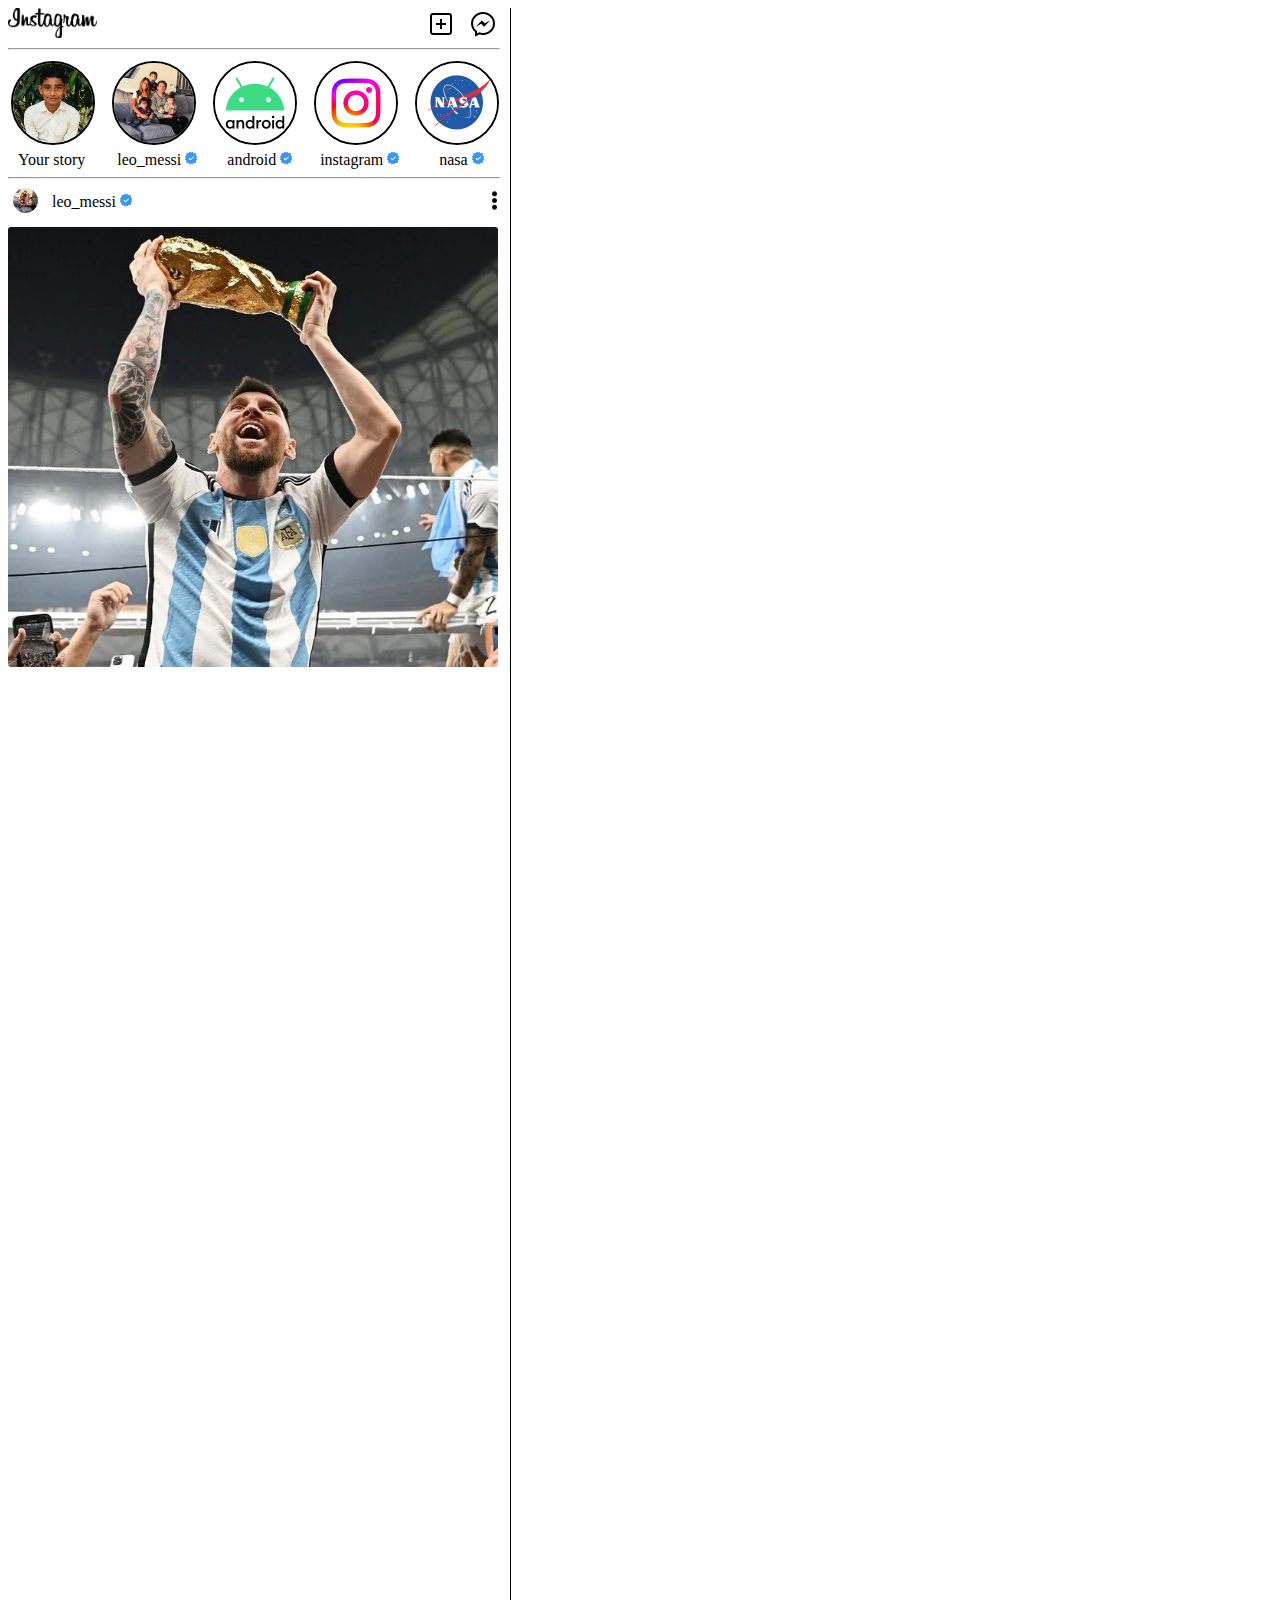
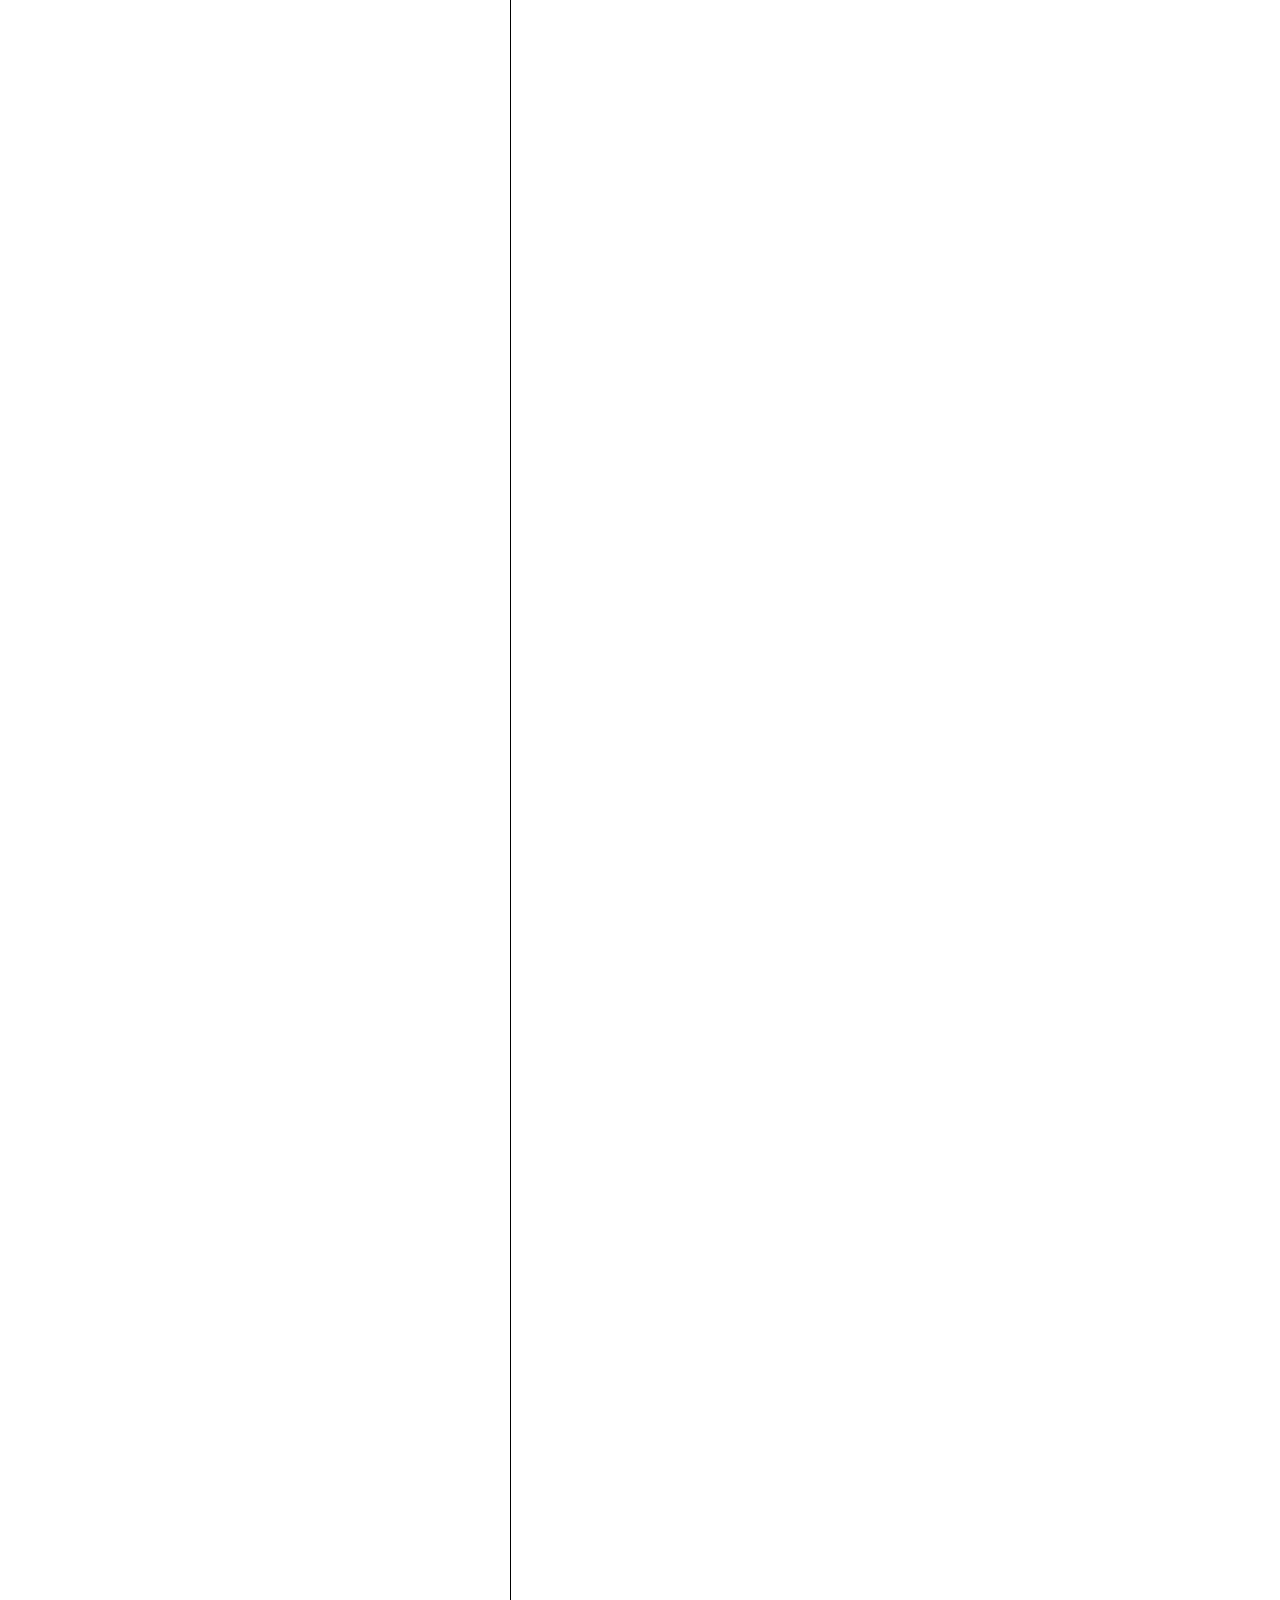
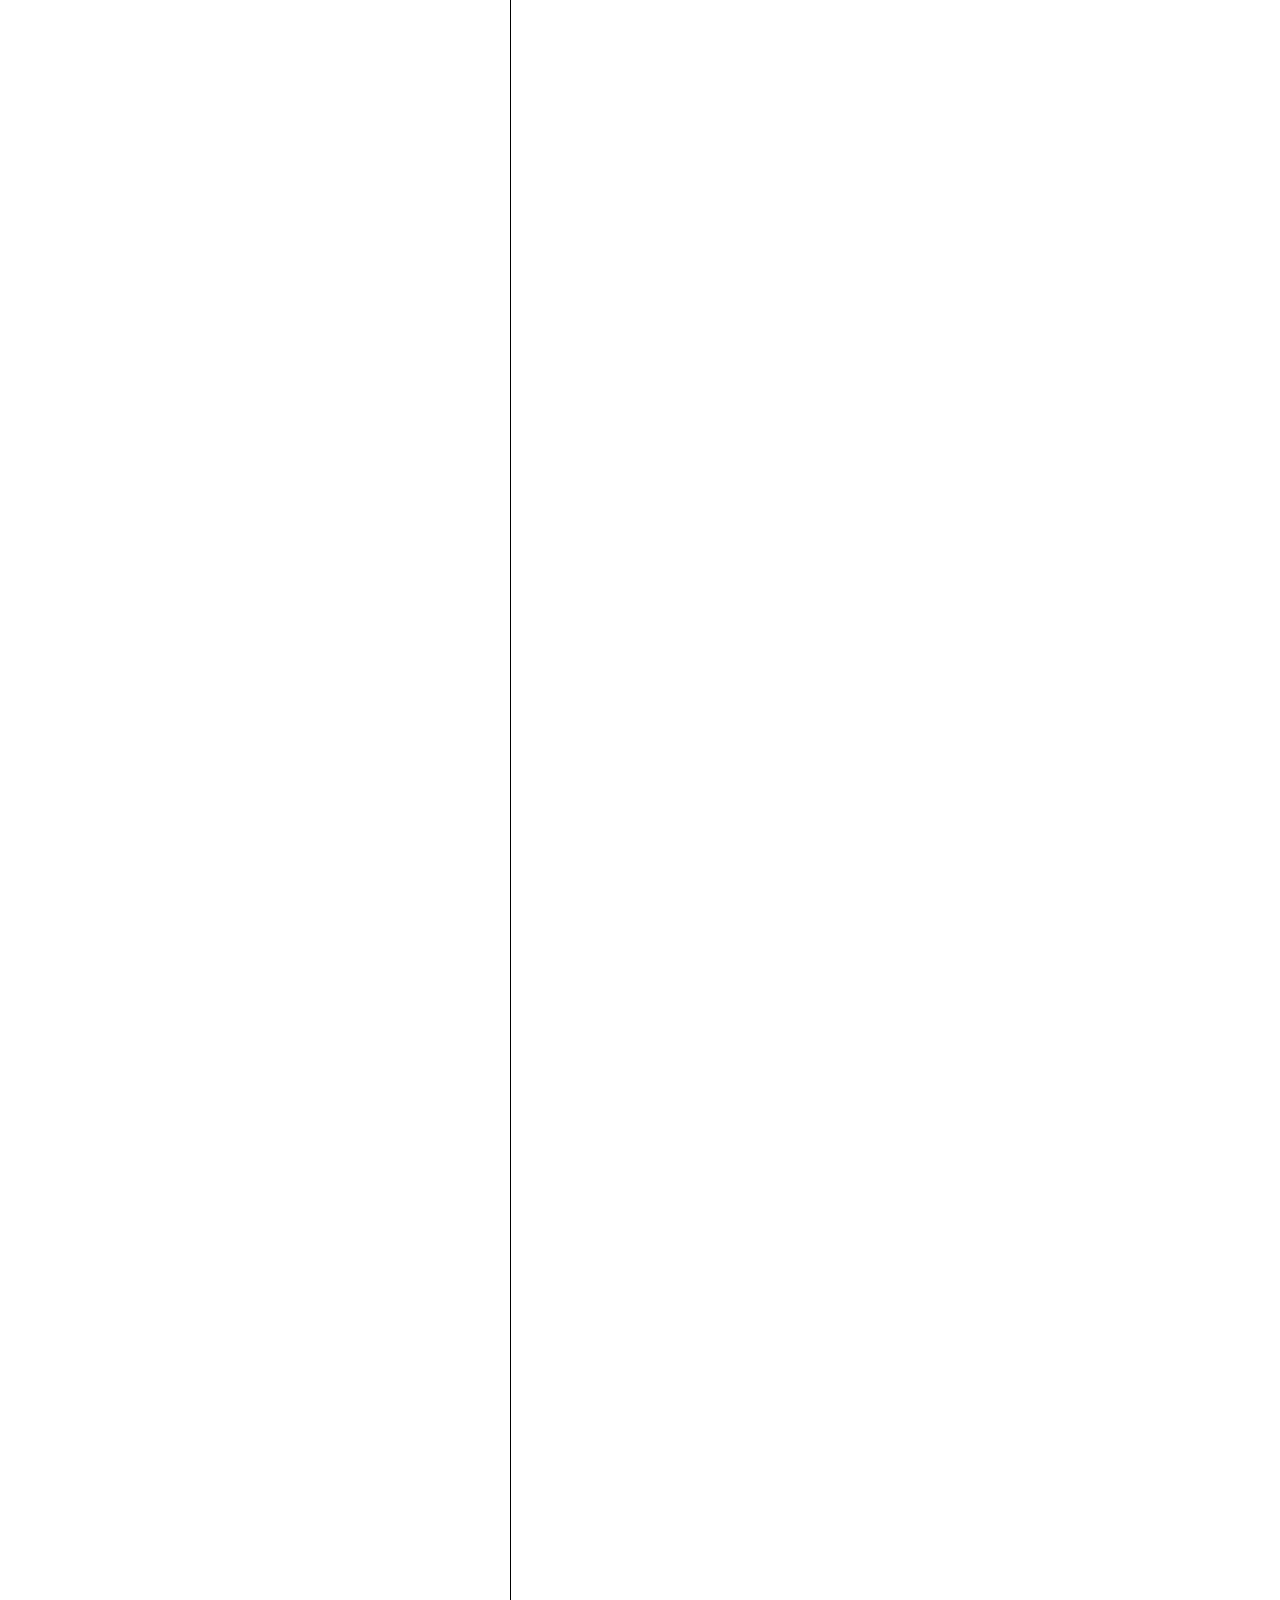
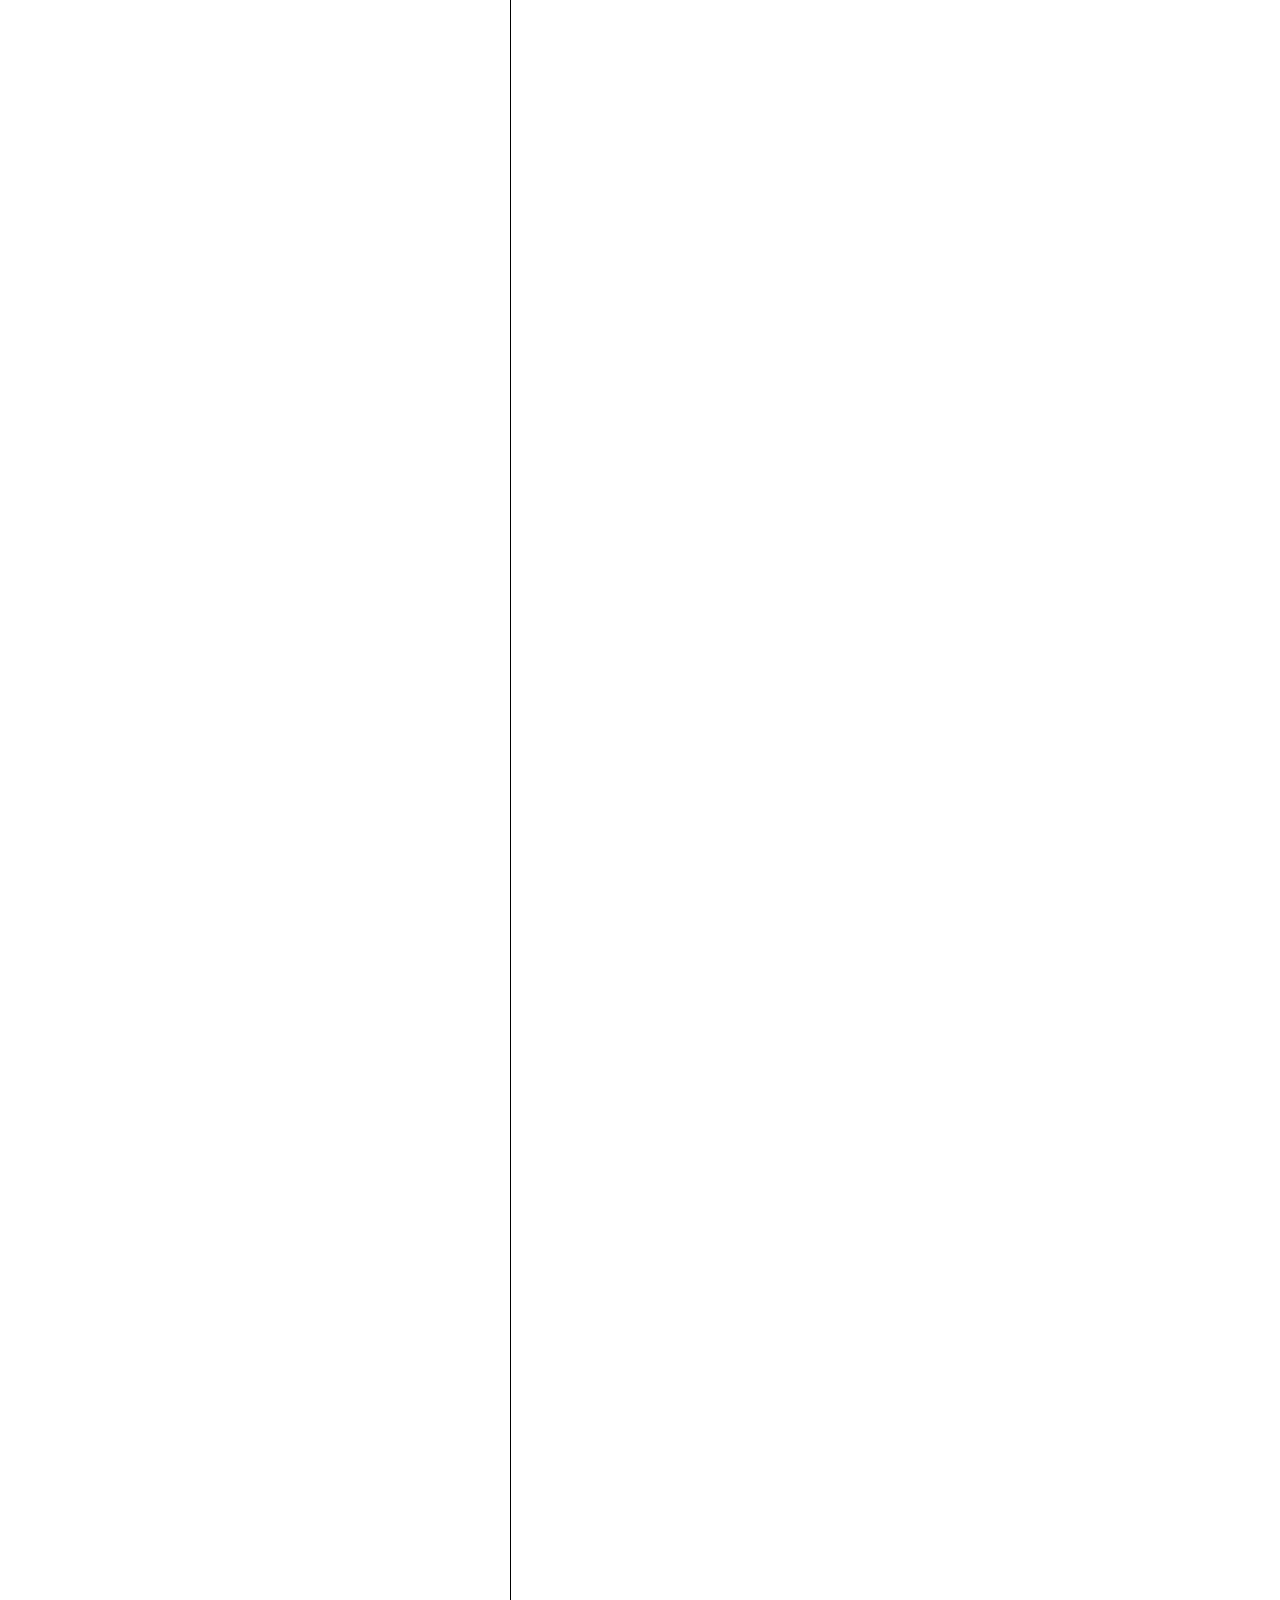
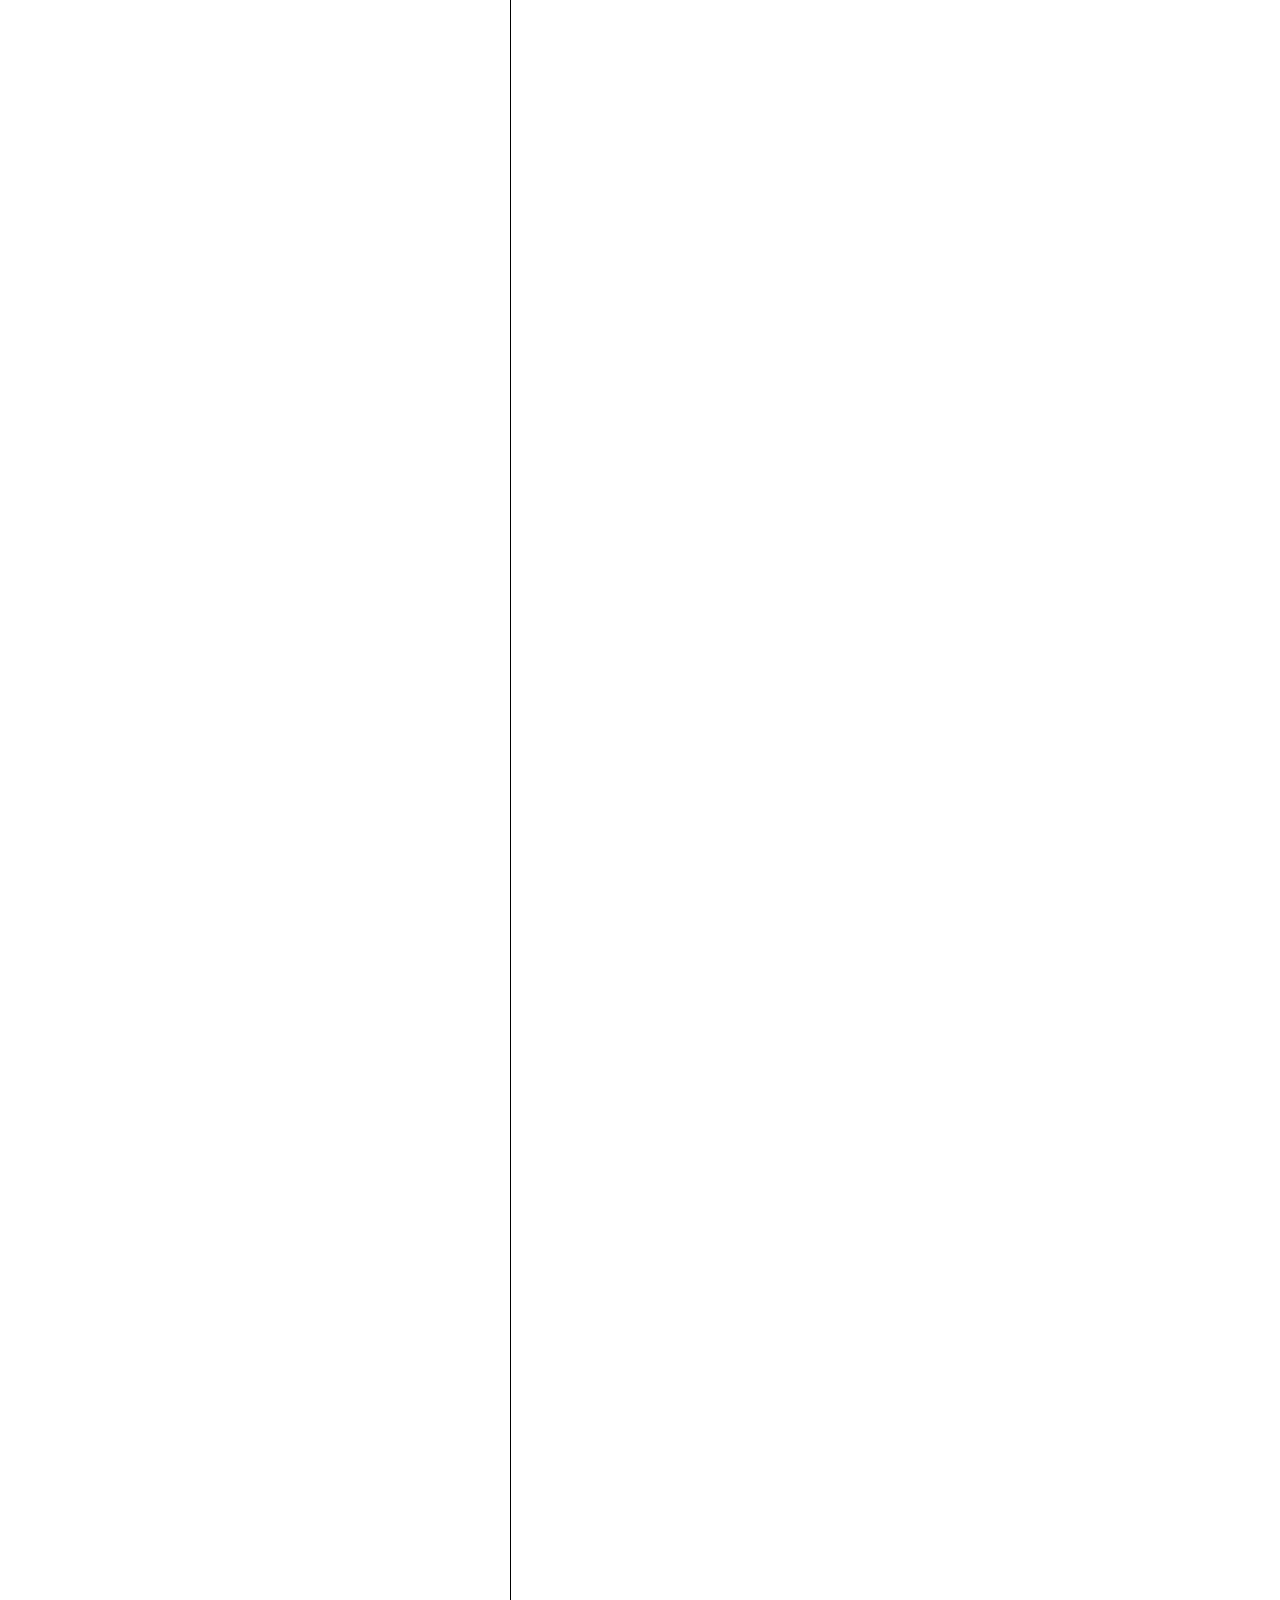
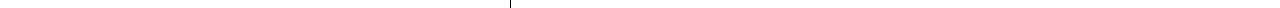
==== index.html @ 7b37fe1b "Add files via upload" ====
<!DOCTYPE html>
<html lang="en">
<head>
    <link rel="stylesheet" href="styles.css">
    <meta charset="UTF-8">
    <meta http-equiv="X-UA-Compatible" content="IE=edge">
    <meta name="viewport" content="width=device-width, initial-scale=1.0">
    <title>Instagram</title>
</head>
<body>
    <div class="container">
        <div class="top-head">
            <img class="insta-text" src="insta-text.png">
            <div class="right-menu">
            <img class="insta create" src="icon-create.png">
            <img class="insta message" src="icon-message.png">
            <div class="vr"></div>
        </div>
            
        </div>
        <hr class="hr">
        <div class="div-story">
       <img class="story img-1" src="my.jpg">
       <img class="story img-2" src="messi.jpg">
       <img class="story img-3" src="android.jpg">
       <img class="story img-4" src="insta.jpg">
       <img class="story img-5" src="nasa.jpg">
      <br>
       <span class="text my-st">Your<font class="my-s">story</font></span>
       <span class="text messi">leo_messi<img class="tick" src="tick.png"> </span>
       <span class="text and">android<img class="tick" src="tick.png"> </span>
       <span class="text ins">instagram<img class="tick" src="tick.png"> </span>
       <span class="text nas">nasa<img class="tick" src="tick.png"> </span>
       <hr class="hr">
        </div>
        <div class="post">
            <div class="border">
            <img class="ac-messi" src="messi.jpg">
            <span class="name">leo_messi<img class="tick posttick" src="tick.png"> </span></span>
            <img class="icon-more" src="icon-more.png">
            
            <br>
            <img class="messi-cup" src="messi-post.jpg">
        </div>
        <br>
        
        </div>
  </div>
</body>
</html>
---- styles.css ----
.insta-text {
    width:90px;
    height:30px;
    
}
.right-menu {
    display:flex;
    margin-left:67%;
    
}
.top-head {
    display:flex;
    width:490px;
   
}
.insta {
    margin-right: 10px;
}
.create {
    border-radius:500px;
}
.div-story {
    height:80px;
    
    word-spacing: 10px;
}
.story {
    width:80px;
    height:80px;
    border:2px solid;
    border-radius:100px;
    margin-top:3px;
    margin-left:3px;
    
 
    
}
.div {
    background:linear-gradient(violet,red,yellow);
    width:90px;
    height:90px;
    border-radius:100px;
    margin-top:5px;
    margin-left:5px;
    
}
.my-st {
    margin-left:10px;
}
.messi{
  margin-left:18px;
}
.and {
    margin-left: 12px;
}
.ins{
    margin-left:10px;
}
.nas{
    margin-left:22px;
}
.my-s{
    margin-left:4px;
}
.tick {
    width:20px;
    margin-top:2px;
   }
.ac-messi {

    width:25px;
    border:none;
    border-radius:100px;
    margin-top:50px;
    margin-left:5px;
}
.name {
    margin-left:10px;
    margin-top:53px;
    position:absolute;
}
.icon-more{
    margin-left:440px;
    height:25px;
}
.messi-cup {
    margin-top:10px;
    width:490px;
    height:440px;
    border-radius: 3px;
}
hr{
    width:490px;
    margin-left:-0px
}
.vr {
    height:500pc;
    position:absolute;
    background:black;
    width:1px;
    margin-left:85px;
    
}
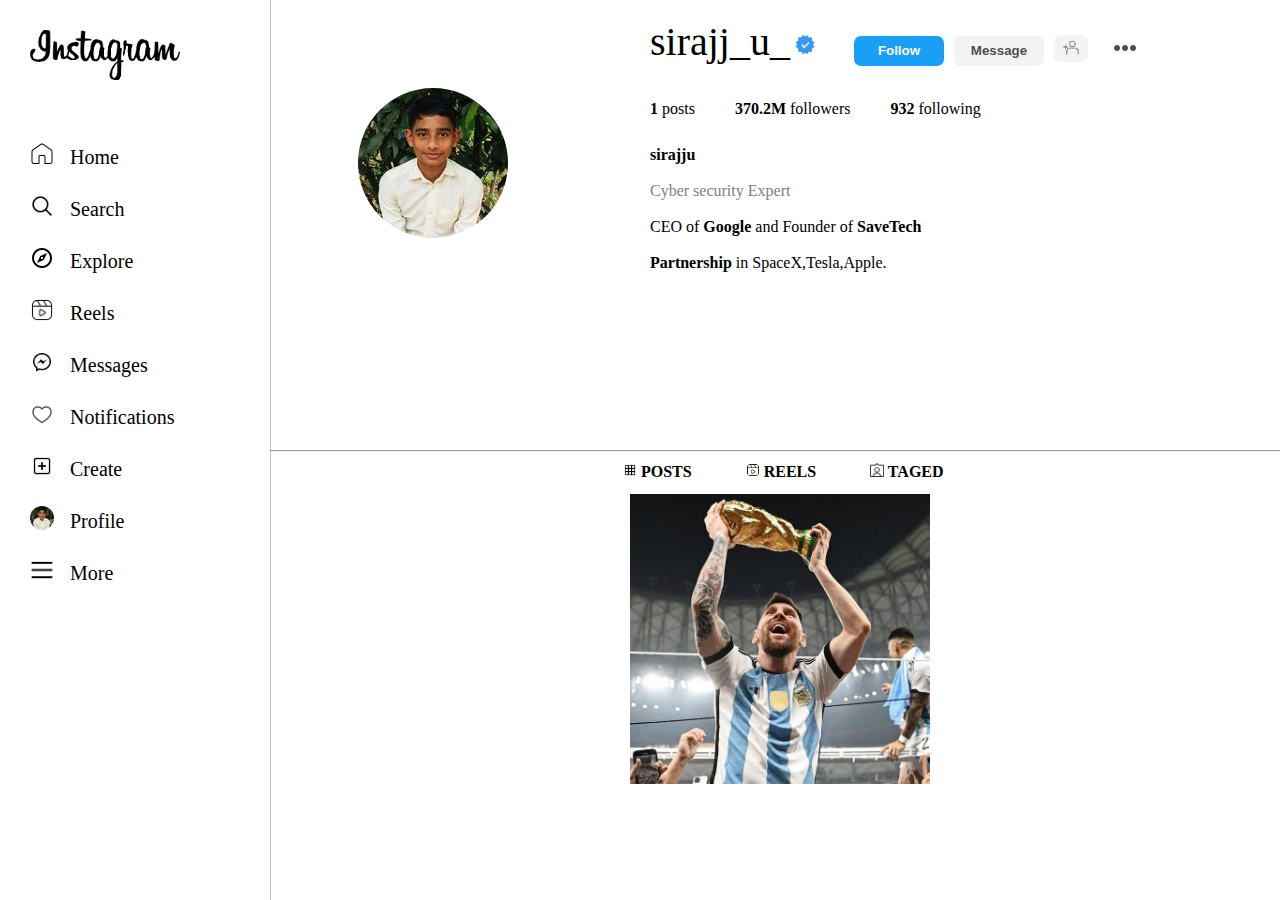
==== commit aadd7749: "Update and rename profile.html to index.html" ====
--- a/index.html
+++ b/index.html
@@ -1,50 +1,109 @@
 <!DOCTYPE html>
 <html lang="en">
 <head>
-    <link rel="stylesheet" href="styles.css">
-    <meta charset="UTF-8">
-    <meta http-equiv="X-UA-Compatible" content="IE=edge">
-    <meta name="viewport" content="width=device-width, initial-scale=1.0">
-    <title>Instagram</title>
+  <meta charset="UTF-8">
+  <meta http-equiv="X-UA-Compatible" content="IE=edge">
+  <meta name="viewport" content="width=device-width, initial-scale=1.0">
+  <title>Sirajj_u_</title>
+  <link rel="stylesheet" href="style-p.css">
+  <link rel="icon" href="instagram.png">
+  <script language="javascript" src="script.js"></script>
 </head>
 <body>
-    <div class="container">
-        <div class="top-head">
-            <img class="insta-text" src="insta-text.png">
-            <div class="right-menu">
-            <img class="insta create" src="icon-create.png">
-            <img class="insta message" src="icon-message.png">
-            <div class="vr"></div>
-        </div>
-            
-        </div>
-        <hr class="hr">
-        <div class="div-story">
-       <img class="story img-1" src="my.jpg">
-       <img class="story img-2" src="messi.jpg">
-       <img class="story img-3" src="android.jpg">
-       <img class="story img-4" src="insta.jpg">
-       <img class="story img-5" src="nasa.jpg">
+  <div class="container">
+    <div onclick="go3()" class="left-nav">
+   <img class="insta-text" src="insta-text.png">
+     <div class="nav-img">
+       <div class="div-img">
+        <img class="image" src="icon-home.png">
+        <span class="icon-text">Home</span>
+       </div>
+       <div class="div-img">
+        <img class="image" src="icon-search.png">
+        <span class="icon-text">Search</span>
+       </div>
+       <div class="div-img">
+        <img class="image" src="icon-explore.png">
+        <span class="icon-text">Explore</span>
+       </div>
+       <div class="div-img">
+        <img class="image" src="icon-reels.png">
+        <span class="icon-text">Reels</span>
+       </div>
+       <div class="div-img">
+        <img class="image" src="icon-message.png">
+        <span class="icon-text">Messages</span>
+       </div>
+       <div class="div-img">
+        <img class="image" src="icon-heart.png">
+        <span class="icon-text">Notifications</span>
+       </div>
+       <div class="div-img">
+        <img class="image" src="icon-create.png">
+        <span class="icon-text">Create</span>
+       </div>
+       <div class="div-img">
+        <img class="image my-img" src="my.jpg">
+        <span onclick="go3()" class="icon-text">Profile</span>
+       </div>
+       <div class="div-img">
+        <img class="image" src="icon-menu.png">
+        <span class="icon-text">More</span>
+       </div>
+     </div>
+    </div>
+    <div class="div-middle">
+      <div class="div-dp">
+      <img class="dp my-img" src="my.jpg">
+    </div>
+    <div class="details">
+      <div class="top-details">
+        <br><span class="ac-id">
+        sirajj_u_<img class="tick" src="tick.png" ></span>
+        <button onclick="go3()" class="follow">Follow</buttton>
+        <button onclick="go3()" class="btn message">Message</button>
+        <button onclick="go3()" class="btn add"><img class="add-img" src="add.png"></button>
+        <button onclick="go3()" class="btn more"><img class="more-img" src="icon-more.png"></button>
+      </div>
+      <div class="followers">
+      <b>1</b> posts<span class="text-followers"><b>370.2M </b>followers</span><span class="text-followers"><b>932</b> following</span>
+      </div>
       <br>
-       <span class="text my-st">Your<font class="my-s">story</font></span>
-       <span class="text messi">leo_messi<img class="tick" src="tick.png"> </span>
-       <span class="text and">android<img class="tick" src="tick.png"> </span>
-       <span class="text ins">instagram<img class="tick" src="tick.png"> </span>
-       <span class="text nas">nasa<img class="tick" src="tick.png"> </span>
-       <hr class="hr">
-        </div>
-        <div class="post">
-            <div class="border">
-            <img class="ac-messi" src="messi.jpg">
-            <span class="name">leo_messi<img class="tick posttick" src="tick.png"> </span></span>
-            <img class="icon-more" src="icon-more.png">
-            
-            <br>
-            <img class="messi-cup" src="messi-post.jpg">
-        </div>
-        <br>
-        
-        </div>
+      <div class="ac-bio">
+        <b>sirajju</b><br>
+        <span class="text-expert">
+          <br>Cyber security Expert<br><br>   
+        </span>
+        CEO of <b>Google</b> and Founder of <b>SaveTech<br><br></b>
+          <b>Partnership</b> in SpaceX,Tesla,Apple.
+      </div>
+      <div class="ac-post">   
+      </div>
+    </div>
+    <hr class="hr">
+    
+    <div onclick="go3()" class="div-post">
+      <table>
+        <tr>
+          <th>
+           <img class="img-post grid" src="icon-grid.png"> POSTS
+          </th>
+          <th>
+            <img class="img-post reels" src="icon-reels.png"> REELS
+          </th>
+          <th>
+            <img class="img-post tag" src="icon-tag.png">  TAGED
+          </th>
+        </tr>
+      </table>
+      <div clas="div-p">
+  
+      <img onclick="go3()" class="post" src="messi-post.jpg">
+      
+    </div>
+    </div>
+    
+   </div>
   </div>
 </body>
-</html>+</html>
--- a/style-p.css
+++ b/style-p.css
@@ -0,0 +1,156 @@
+body {
+    margin:0;
+    height:100%;
+    overflow: hidden;
+}
+.left-nav {
+    width:270px;
+    height:100%;
+   
+    position: absolute;
+
+    border-right: 1px solid rgb(207, 193, 193);
+}
+.div-middle {
+    width:100%;
+    height:100%;
+    margin-left:270px;
+    position: absolute;
+}
+.insta-text {
+    width:150px;
+    margin:30px
+}
+.div-img {
+   
+    display:flex;
+    font-size:20px;
+    margin-left: 30px;
+    
+}
+.image {
+    width:24px;
+    margin-top:28px;
+   
+}
+.icon-text {
+
+    position: absolute;
+    margin-left:40px;
+    margin-top:4px;
+    margin-top:32px;
+}
+.my-img {
+    border-radius: 100px;
+}
+.div-dp {
+    width:350px;
+    height:320px;
+    position: absolute;
+}
+.details {
+    width:60%;
+    height:80%;
+    position: absolute;
+    margin-left:350px;
+
+}
+.dp{
+    margin: 25%;
+}
+.top-details {
+    width:100%;
+    height:90px;
+}
+.ac-id{
+    font-size:40px;
+    margin-left:30px;
+}
+.follow{
+    margin-left:30px;
+    width:90px;
+    height:30px;
+    border-radius:7px;
+    color:white;
+    background:#0095F6;
+    border:none;
+    font-weight: bold;
+    opacity: 0.9;
+}
+.follow:hover {
+    opacity: 1;
+}
+.btn {
+    margin-left:10px;
+    font-weight: bold;
+    opacity: 0.7;
+}
+.btn:hover{
+    opacity: 1;
+}
+.message{
+    width:90px;
+    height:30px;
+    border-radius:7px;
+    color:black;
+    border:none;
+}
+.add-img {
+    width:22px;
+}
+.add {
+    border-radius: 7px;
+    border:none;
+    margin-top:17px;
+    position: absolute;
+}
+.more {
+    margin-left:60px;
+    background:transparent;
+    border:none;
+    position:absolute;
+    height:22px;
+    margin-top:14px;
+}
+.more-img {
+    rotate:90deg;
+    
+}
+.followers {
+    margin-top:10px;
+    margin-left:30px
+   
+}
+.text-followers {
+    margin-left:40px;
+}
+.tick {
+    width:30px;
+}
+.text-expert{
+    color:grey;
+}
+.ac-bio{
+    margin-left:30px;
+    margin-top:10px;
+    position: absolute;
+}
+.hr{
+    margin-top:450px;
+    
+}
+.img-post {
+    width:14px;
+    margin-left:50px;
+    
+}
+.div-post {
+    word-spacing: 0px;
+    margin-left:300px;
+}
+.post {
+    width:300px;
+    position: absolute;
+    margin-left:60px;
+    margin-top:10px;
+}